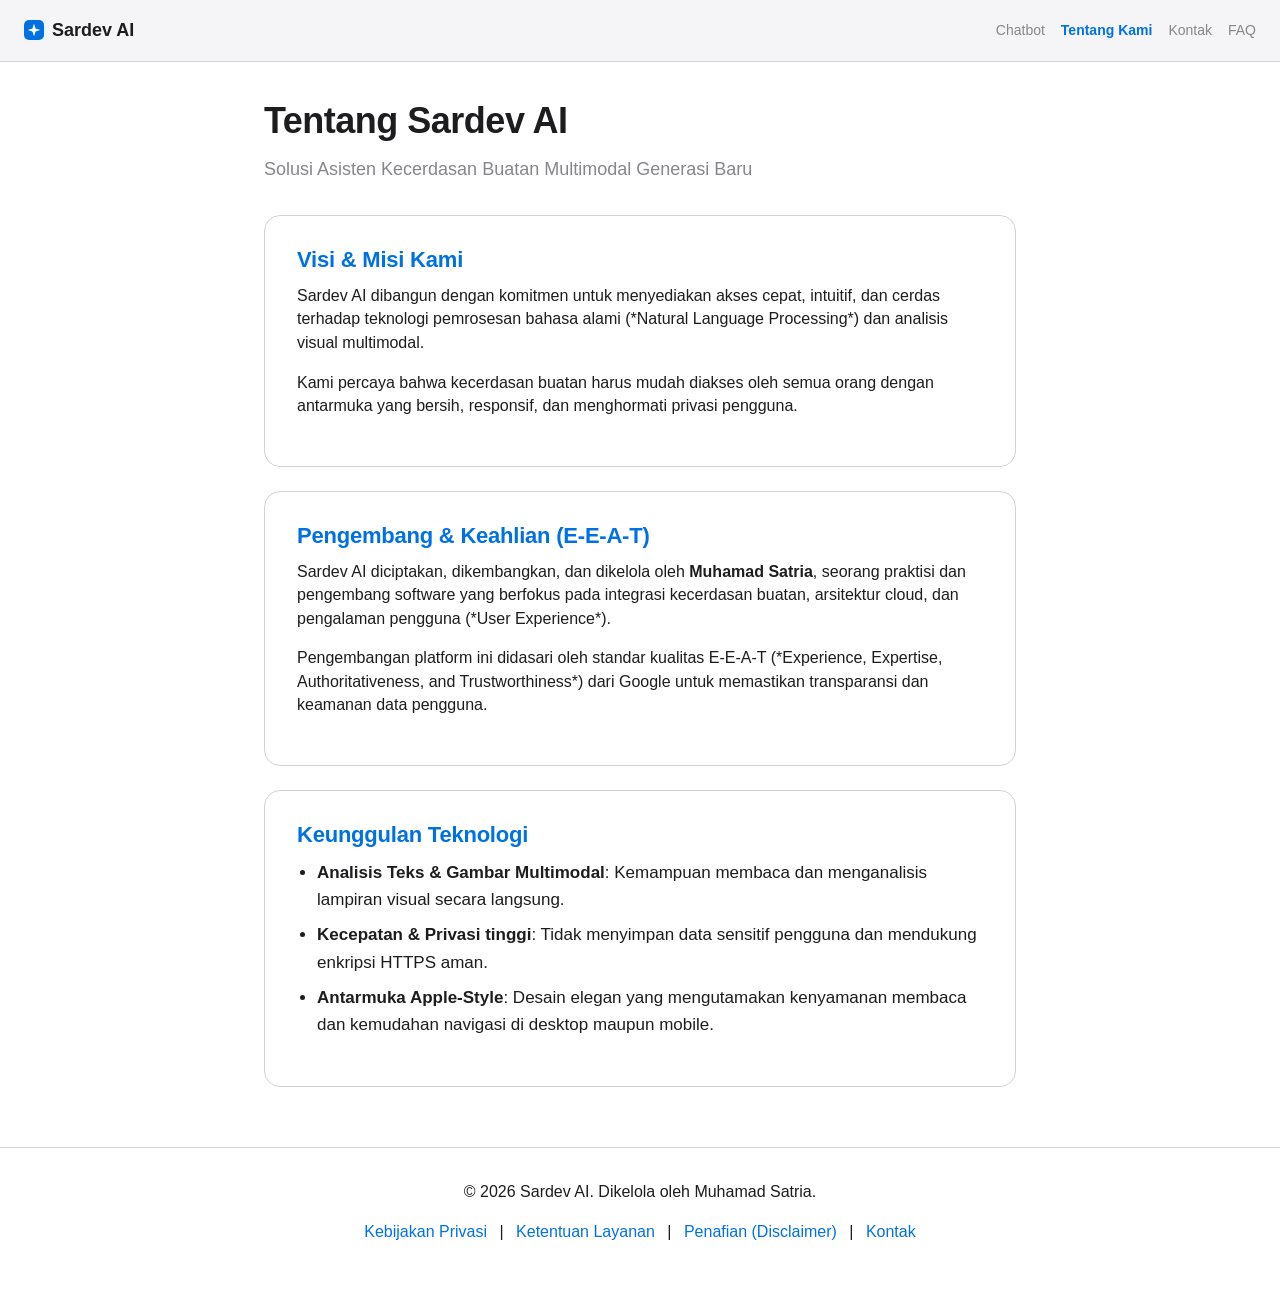
==== about.html @ 9a8006ac "Add files via upload" ====
<!DOCTYPE html>
<html lang="id" data-theme="light">
<head>
  <meta charset="UTF-8">
  <meta name="viewport" content="width=device-width, initial-scale=1.0">
  <title>Tentang Kami - Sardev AI Chatbot</title>
  <meta name="description" content="Pelajari tentang Sardev AI Chatbot, pengembang Muhamad Satria, visi kecerdasan buatan multimodal, dan komitmen kualitas E-E-A-T kami.">
  <link rel="canonical" href="https://ai-sardev.github.io/about.html">
  <link rel="icon" type="image/svg+xml" href="favicon.svg">
  <link rel="stylesheet" href="token.css">
  <style>
    :root, html[data-theme="light"] {
      --bg-app: #ffffff; --panel-bg: #f5f5f7; --text-main: #1d1d1f; --text-sub: #86868b;
      --accent-blue: #0071e3; --border-color: #d2d2d7; --card-bg: #ffffff;
    }
    html[data-theme="dark"] {
      --bg-app: #000000; --panel-bg: #1c1c1e; --text-main: #f5f5f7; --text-sub: #98989d;
      --accent-blue: #2997ff; --border-color: #38383a; --card-bg: #1c1c1e;
    }
    * { box-sizing: border-box; margin: 0; padding: 0; }
    body {
      background: var(--bg-app); color: var(--text-main);
      font-family: -apple-system, BlinkMacSystemFont, "SF Pro Display", "SF Pro Text", sans-serif;
      line-height: 1.6; padding: 0; margin: 0;
    }
    header {
      padding: 16px 24px; background: var(--panel-bg); border-bottom: 1px solid var(--border-color);
      display: flex; justify-content: space-between; align-items: center; position: sticky; top: 0; z-index: 100;
    }
    .logo { font-size: 18px; font-weight: 700; color: var(--text-main); text-decoration: none; display: flex; align-items: center; gap: 8px; }
    .nav-links { display: flex; gap: 16px; align-items: center; }
    .nav-links a { color: var(--text-sub); text-decoration: none; font-size: 14px; transition: color 0.2s; }
    .nav-links a:hover { color: var(--accent-blue); }
    .container { max-width: 800px; margin: 40px auto; padding: 0 24px; }
    h1 { font-size: 36px; font-weight: 700; margin-bottom: 16px; letter-spacing: -0.5px; }
    .subtitle { font-size: 18px; color: var(--text-sub); margin-bottom: 32px; }
    .card { background: var(--card-bg); border: 1px solid var(--border-color); border-radius: 16px; padding: 32px; margin-bottom: 24px; }
    h2 { font-size: 22px; font-weight: 600; margin-bottom: 12px; color: var(--accent-blue); }
    p { margin-bottom: 16px; color: var(--text-main); font-size: 16px; }
    ul { margin-left: 20px; margin-bottom: 16px; color: var(--text-main); }
    li { margin-bottom: 8px; }
    footer { text-align: center; padding: 32px 24px; border-top: 1px solid var(--border-color); color: var(--text-sub); font-size: 13px; margin-top: 60px; }
    footer a { color: var(--accent-blue); text-decoration: none; margin: 0 8px; }
  </style>
</head>
<body>
  <header>
    <a href="index.html" class="logo">
      <svg width="20" height="20" viewBox="0 0 32 32"><rect width="32" height="32" rx="8" fill="#0071E3"/><path d="M16 6L18.5 13.5L26 16L18.5 18.5L16 26L13.5 18.5L6 16L13.5 13.5Z" fill="#FFF"/></svg>
      Sardev AI
    </a>
    <nav class="nav-links">
      <a href="index.html">Chatbot</a>
      <a href="about.html" style="color:var(--accent-blue); font-weight:600;">Tentang Kami</a>
      <a href="contact.html">Kontak</a>
      <a href="faq.html">FAQ</a>
    </nav>
  </header>

  <main class="container">
    <h1>Tentang Sardev AI</h1>
    <p class="subtitle">Solusi Asisten Kecerdasan Buatan Multimodal Generasi Baru</p>

    <div class="card">
      <h2>Visi & Misi Kami</h2>
      <p>Sardev AI dibangun dengan komitmen untuk menyediakan akses cepat, intuitif, dan cerdas terhadap teknologi pemrosesan bahasa alami (*Natural Language Processing*) dan analisis visual multimodal.</p>
      <p>Kami percaya bahwa kecerdasan buatan harus mudah diakses oleh semua orang dengan antarmuka yang bersih, responsif, dan menghormati privasi pengguna.</p>
    </div>

    <div class="card">
      <h2>Pengembang & Keahlian (E-E-A-T)</h2>
      <p>Sardev AI diciptakan, dikembangkan, dan dikelola oleh <strong>Muhamad Satria</strong>, seorang praktisi dan pengembang software yang berfokus pada integrasi kecerdasan buatan, arsitektur cloud, dan pengalaman pengguna (*User Experience*).</p>
      <p>Pengembangan platform ini didasari oleh standar kualitas E-E-A-T (*Experience, Expertise, Authoritativeness, and Trustworthiness*) dari Google untuk memastikan transparansi dan keamanan data pengguna.</p>
    </div>

    <div class="card">
      <h2>Keunggulan Teknologi</h2>
      <ul>
        <li><strong>Analisis Teks & Gambar Multimodal</strong>: Kemampuan membaca dan menganalisis lampiran visual secara langsung.</li>
        <li><strong>Kecepatan & Privasi tinggi</strong>: Tidak menyimpan data sensitif pengguna dan mendukung enkripsi HTTPS aman.</li>
        <li><strong>Antarmuka Apple-Style</strong>: Desain elegan yang mengutamakan kenyamanan membaca dan kemudahan navigasi di desktop maupun mobile.</li>
      </ul>
    </div>
  </main>

  <footer>
    <p>&copy; 2026 Sardev AI. Dikelola oleh Muhamad Satria.</p>
    <p style="margin-top:8px;">
      <a href="privacy.html">Kebijakan Privasi</a> |
      <a href="terms.html">Ketentuan Layanan</a> |
      <a href="disclaimer.html">Penafian (Disclaimer)</a> |
      <a href="contact.html">Kontak</a>
    </p>
  </footer>
</body>
</html>
---- token.css ----
/* ==========================================================================
   TOKENS.CSS
   Design tokens acuan gaya ala apple.com
   Taruh file ini di root project, import PALING ATAS sebelum CSS lainnya.
   Semua nilai visual (font, warna, radius, spacing) di seluruh website
   HARUS memakai variable di file ini — jangan tulis nilai hardcode baru.
   ========================================================================== */

:root {

    /* --------------------------------------------------------------------
     1. FONT FAMILY
     -------------------------------------------------------------------- */
    --font-main: -apple-system, BlinkMacSystemFont, "SF Pro Display",
        "SF Pro Text", "Helvetica Neue", Helvetica, Arial, sans-serif;
    --font-mono: "SF Mono", ui-monospace, "Cascadia Code", "Roboto Mono",
        Menlo, Consolas, monospace;

    /* --------------------------------------------------------------------
     2. FONT SIZE SCALE
     -------------------------------------------------------------------- */
    --fs-hero: 80px;
    /* headline paling besar di hero section */
    --fs-h1: 56px;
    /* judul halaman */
    --fs-h2: 40px;
    /* judul section */
    --fs-h3: 28px;
    /* sub judul */
    --fs-h4: 21px;
    /* judul kartu / fitur */
    --fs-body-lg: 19px;
    /* lead paragraph / intro */
    --fs-body: 17px;
    /* body text default (standar apple.com) */
    --fs-caption: 14px;
    /* keterangan gambar, label kecil */
    --fs-legal: 12px;
    /* footnote, syarat & ketentuan */

    /* Versi responsive (mobile-safe) pakai clamp() — opsional dipakai
     langsung di elemen h1/h2/hero kalau mau auto-scale */
    --fs-hero-fluid: clamp(40px, 7vw, 80px);
    --fs-h1-fluid: clamp(32px, 5.5vw, 56px);
    --fs-h2-fluid: clamp(28px, 4vw, 40px);

    /* --------------------------------------------------------------------
     3. FONT WEIGHT
     -------------------------------------------------------------------- */
    --fw-regular: 400;
    --fw-medium: 500;
    --fw-semibold: 600;
    /* dipakai hampir semua heading apple.com */
    --fw-bold: 700;

    /* --------------------------------------------------------------------
     4. LINE HEIGHT
     -------------------------------------------------------------------- */
    --lh-hero: 1.05;
    --lh-h1: 1.07;
    --lh-h2: 1.1;
    --lh-h3: 1.14;
    --lh-h4: 1.19;
    --lh-body-lg: 1.42;
    --lh-body: 1.47;
    /* line-height standar paragraf */
    --lh-caption: 1.4;
    --lh-legal: 1.33;
    --lh-tight: 1.05;
    --lh-normal: 1.5;

    /* --------------------------------------------------------------------
     5. LETTER SPACING (tracking)
     -------------------------------------------------------------------- */
    --ls-hero: -0.015em;
    /* headline besar sedikit dirapatkan */
    --ls-h1: -0.015em;
    --ls-h2: -0.01em;
    --ls-h3: 0em;
    --ls-h4: 0.011em;
    /* teks kecil sedikit direnggangkan */
    --ls-body: 0em;
    --ls-caption: 0em;
    --ls-eyebrow: 0.05em;
    /* label kecil huruf kapital */

    /* --------------------------------------------------------------------
     6. WARNA — Netral / Background
     -------------------------------------------------------------------- */
    --color-bg: #ffffff;
    --color-bg-alt: #f5f5f7;
    /* abu muda, dipakai section & card */
    --color-bg-alt-2: #fbfbfd;
    /* abu lebih terang, variasi section */
    --color-bg-dark: #000000;
    /* section dark mode */
    --color-bg-dark-alt: #1d1d1f;
    /* dark alt, sedikit lebih terang dari hitam */

    /* --------------------------------------------------------------------
     7. WARNA — Teks
     -------------------------------------------------------------------- */
    --color-text: #1d1d1f;
    /* teks utama di atas background terang */
    --color-text-secondary: #86868b;
    /* teks sekunder / deskripsi */
    --color-text-tertiary: #6e6e73;
    /* teks tersier, sedikit lebih gelap dari secondary */
    --color-text-onDark: #f5f5f7;
    /* teks utama di atas background gelap */
    --color-text-onDark-secondary: #a1a1a6;
    /* teks sekunder di atas background gelap */
    --color-text-disabled: #d2d2d7;

    /* --------------------------------------------------------------------
     8. WARNA — Aksen / Interaktif
     -------------------------------------------------------------------- */
    --color-link: #0071e3;
    /* warna aksen utama: link & tombol */
    --color-link-hover: #0077ed;
    --color-link-active: #006edb;
    --color-link-onDark: #2997ff;
    /* aksen biru versi di atas background gelap */

    /* --------------------------------------------------------------------
     9. WARNA — Status (opsional, dipakai form/notifikasi)
     -------------------------------------------------------------------- */
    --color-success: #00a852;
    --color-warning: #ff9f0a;
    --color-error: #ff3b30;
    --color-info: #0071e3;

    /* --------------------------------------------------------------------
     10. WARNA — Border & Divider
     -------------------------------------------------------------------- */
    --color-border: #d2d2d7;
    --color-border-light: #e8e8ed;
    --color-border-dark: #424245;
    /* border di atas background gelap */
    --color-divider: rgba(0, 0, 0, 0.1);
    --color-divider-onDark: rgba(255, 255, 255, 0.15);

    /* --------------------------------------------------------------------
     11. BORDER RADIUS
     -------------------------------------------------------------------- */
    --radius-pill: 980px;
    /* tombol CTA utama, selalu berbentuk pil */
    --radius-card: 18px;
    /* kartu / panel besar */
    --radius-card-sm: 12px;
    /* kartu kecil, elemen UI, input */
    --radius-xs: 6px;
    /* elemen sangat kecil, badge, tag */
    --radius-full: 50%;
    /* avatar / elemen bulat sempurna */

    /* --------------------------------------------------------------------
     12. SPACING SCALE (kelipatan 4px)
     -------------------------------------------------------------------- */
    --space-1: 4px;
    --space-2: 8px;
    --space-3: 12px;
    --space-4: 16px;
    --space-5: 20px;
    --space-6: 24px;
    --space-8: 32px;
    --space-10: 40px;
    --space-12: 48px;
    --space-16: 64px;
    --space-20: 80px;
    --space-24: 96px;
    /* padding vertikal antar section besar */

    /* --------------------------------------------------------------------
     13. LAYOUT / CONTAINER
     -------------------------------------------------------------------- */
    --max-width: 1200px;
    /* lebar maksimal konten utama */
    --max-width-narrow: 980px;
    /* lebar maksimal konten teks/artikel */
    --container-padding: 22px;
    /* padding kiri-kanan container di mobile/desktop */
    --section-padding-y: 96px;
    /* padding atas-bawah section besar */
    --section-padding-y-sm: 64px;
    /* padding atas-bawah section lebih kecil */

    /* --------------------------------------------------------------------
     14. SHADOW (dipakai secukupnya, apple minim shadow)
     -------------------------------------------------------------------- */
    --shadow-sm: 0 1px 2px rgba(0, 0, 0, 0.06);
    --shadow-md: 0 4px 16px rgba(0, 0, 0, 0.08);
    --shadow-lg: 0 8px 30px rgba(0, 0, 0, 0.12);
    --shadow-nav: 0 1px 0 rgba(0, 0, 0, 0.08);

    /* --------------------------------------------------------------------
     15. TRANSITION / MOTION
     -------------------------------------------------------------------- */
    --ease-standard: cubic-bezier(0.28, 0.11, 0.32, 1);
    /* easing khas apple */
    --duration-fast: 0.2s;
    --duration-normal: 0.4s;
    --duration-slow: 0.6s;

    /* --------------------------------------------------------------------
     16. Z-INDEX SCALE
     -------------------------------------------------------------------- */
    --z-nav: 1000;
    --z-modal: 2000;
    --z-toast: 3000;

    /* --------------------------------------------------------------------
     17. BREAKPOINTS (referensi, dipakai di media query manual)
     640px  = mobile besar / small tablet
     834px  = tablet (iPad portrait)
     1068px = desktop kecil (nav Apple berubah di sini)
     1441px = desktop besar
     -------------------------------------------------------------------- */
}

/* ==========================================================================
   DARK MODE (opsional) — otomatis ikut preferensi sistem pengguna
   Override token warna saat prefers-color-scheme: dark
   ========================================================================== */
@media (prefers-color-scheme: dark) {
    :root {
        --color-bg: #000000;
        --color-bg-alt: #1d1d1f;
        --color-bg-alt-2: #161617;
        --color-text: #f5f5f7;
        --color-text-secondary: #a1a1a6;
        --color-text-tertiary: #86868b;
        --color-border: #424245;
        --color-border-light: #3a3a3c;
        --color-link: #2997ff;
        --color-link-hover: #47a5ff;
    }
}

/* ==========================================================================
   BASE RESET & GLOBAL STYLE
   Terapkan token di atas ke elemen dasar HTML
   ========================================================================== */

*,
*::before,
*::after {
    box-sizing: border-box;
}

html {
    scroll-behavior: smooth;
}

body {
    margin: 0;
    font-family: var(--font-main);
    font-size: var(--fs-body);
    font-weight: var(--fw-regular);
    line-height: var(--lh-body);
    letter-spacing: var(--ls-body);
    color: var(--color-text);
    background: var(--color-bg);
    -webkit-font-smoothing: antialiased;
    -moz-osx-font-smoothing: grayscale;
    text-rendering: optimizeLegibility;
}

/* --------------------------------------------------------------------
   Typography elements
   -------------------------------------------------------------------- */
h1,
h2,
h3,
h4,
h5,
h6 {
    margin: 0 0 var(--space-3);
    font-weight: var(--fw-semibold);
    color: var(--color-text);
}

h1 {
    font-size: var(--fs-h1);
    line-height: var(--lh-h1);
    letter-spacing: var(--ls-h1);
}

h2 {
    font-size: var(--fs-h2);
    line-height: var(--lh-h2);
    letter-spacing: var(--ls-h2);
}

h3 {
    font-size: var(--fs-h3);
    line-height: var(--lh-h3);
    letter-spacing: var(--ls-h3);
}

h4 {
    font-size: var(--fs-h4);
    line-height: var(--lh-h4);
    letter-spacing: var(--ls-h4);
}

.text-hero {
    font-size: var(--fs-hero-fluid);
    font-weight: var(--fw-semibold);
    line-height: var(--lh-hero);
    letter-spacing: var(--ls-hero);
    margin: 0 0 var(--space-4);
}

p {
    margin: 0 0 var(--space-4);
    font-size: var(--fs-body);
    line-height: var(--lh-body);
    color: var(--color-text);
}

.text-body-lg {
    font-size: var(--fs-body-lg);
    line-height: var(--lh-body-lg);
}

.text-secondary {
    color: var(--color-text-secondary);
}

.text-caption {
    font-size: var(--fs-caption);
    line-height: var(--lh-caption);
    color: var(--color-text-secondary);
}

.text-legal {
    font-size: var(--fs-legal);
    line-height: var(--lh-legal);
    color: var(--color-text-secondary);
}

.text-eyebrow {
    font-size: var(--fs-caption);
    font-weight: var(--fw-semibold);
    letter-spacing: var(--ls-eyebrow);
    text-transform: uppercase;
    color: var(--color-link);
}

code,
pre,
kbd {
    font-family: var(--font-mono);
}

a {
    color: var(--color-link);
    text-decoration: none;
    transition: color var(--duration-fast) var(--ease-standard);
}

a:hover {
    color: var(--color-link-hover);
}

/* --------------------------------------------------------------------
   Layout / Container
   -------------------------------------------------------------------- */
.container {
    max-width: var(--max-width);
    margin: 0 auto;
    padding: 0 var(--container-padding);
}

.container-narrow {
    max-width: var(--max-width-narrow);
    margin: 0 auto;
    padding: 0 var(--container-padding);
}

.section {
    padding: var(--section-padding-y) 0;
}

.section-sm {
    padding: var(--section-padding-y-sm) 0;
}

.section-alt {
    background: var(--color-bg-alt);
}

.section-dark {
    background: var(--color-bg-dark);
    color: var(--color-text-onDark);
}

.section-dark h1,
.section-dark h2,
.section-dark h3,
.section-dark h4 {
    color: var(--color-text-onDark);
}

.section-dark p,
.section-dark .text-secondary {
    color: var(--color-text-onDark-secondary);
}

.section-dark a {
    color: var(--color-link-onDark);
}

/* --------------------------------------------------------------------
   Buttons
   -------------------------------------------------------------------- */
.btn {
    display: inline-flex;
    align-items: center;
    justify-content: center;
    padding: 12px 22px;
    border-radius: var(--radius-pill);
    font-family: var(--font-main);
    font-size: var(--fs-body);
    font-weight: var(--fw-regular);
    text-decoration: none;
    cursor: pointer;
    border: 1px solid transparent;
    transition: background var(--duration-fast) var(--ease-standard),
        color var(--duration-fast) var(--ease-standard),
        border-color var(--duration-fast) var(--ease-standard);
}

.btn-sm {
    padding: 8px 16px;
    font-size: var(--fs-caption);
}

.btn-lg {
    padding: 16px 28px;
    font-size: var(--fs-body-lg);
}

.btn-primary {
    background: var(--color-link);
    color: #ffffff;
}

.btn-primary:hover {
    background: var(--color-link-hover);
    color: #ffffff;
}

.btn-primary:active {
    background: var(--color-link-active);
}

.btn-secondary {
    background: transparent;
    color: var(--color-link);
    border-color: var(--color-link);
}

.btn-secondary:hover {
    background: rgba(0, 113, 227, 0.06);
}

.btn-link {
    display: inline-block;
    background: none;
    padding: 0;
    color: var(--color-link);
    font-size: var(--fs-body);
}

.btn-link::after {
    content: " \203A";
    /* › */
}

.btn-link:hover {
    text-decoration: underline;
}

/* --------------------------------------------------------------------
   Cards
   -------------------------------------------------------------------- */
.card {
    background: var(--color-bg-alt);
    border-radius: var(--radius-card);
    padding: var(--space-8);
}

.card-sm {
    border-radius: var(--radius-card-sm);
    padding: var(--space-6);
}

.card-grid {
    display: grid;
    grid-template-columns: repeat(auto-fit, minmax(260px, 1fr));
    gap: var(--space-5);
}

/* --------------------------------------------------------------------
   Navigation
   -------------------------------------------------------------------- */
.nav {
    position: sticky;
    top: 0;
    z-index: var(--z-nav);
    height: 52px;
    display: flex;
    align-items: center;
    justify-content: space-between;
    padding: 0 var(--container-padding);
    background: rgba(255, 255, 255, 0.8);
    backdrop-filter: blur(20px);
    -webkit-backdrop-filter: blur(20px);
    box-shadow: var(--shadow-nav);
}

.nav a {
    color: var(--color-text);
    font-size: var(--fs-caption);
}

/* --------------------------------------------------------------------
   Divider
   -------------------------------------------------------------------- */
.divider {
    border: none;
    border-top: 1px solid var(--color-border);
    margin: var(--space-8) 0;
}

/* --------------------------------------------------------------------
   Form elements (opsional, biar konsisten kalau ada form)
   -------------------------------------------------------------------- */
input,
textarea,
select {
    font-family: var(--font-main);
    font-size: var(--fs-body);
    color: var(--color-text);
    background: var(--color-bg);
    border: 1px solid var(--color-border);
    border-radius: var(--radius-card-sm);
    padding: var(--space-3) var(--space-4);
    transition: border-color var(--duration-fast) var(--ease-standard);
}

input:focus,
textarea:focus,
select:focus {
    outline: none;
    border-color: var(--color-link);
    box-shadow: 0 0 0 3px rgba(0, 113, 227, 0.15);
}

/* --------------------------------------------------------------------
   Responsive: mobile adjustments
   -------------------------------------------------------------------- */
@media (max-width: 734px) {
    :root {
        --fs-hero: 44px;
        --fs-h1: 34px;
        --fs-h2: 28px;
        --fs-h3: 22px;
        --section-padding-y: 56px;
        --section-padding-y-sm: 40px;
        --container-padding: 18px;
    }
}
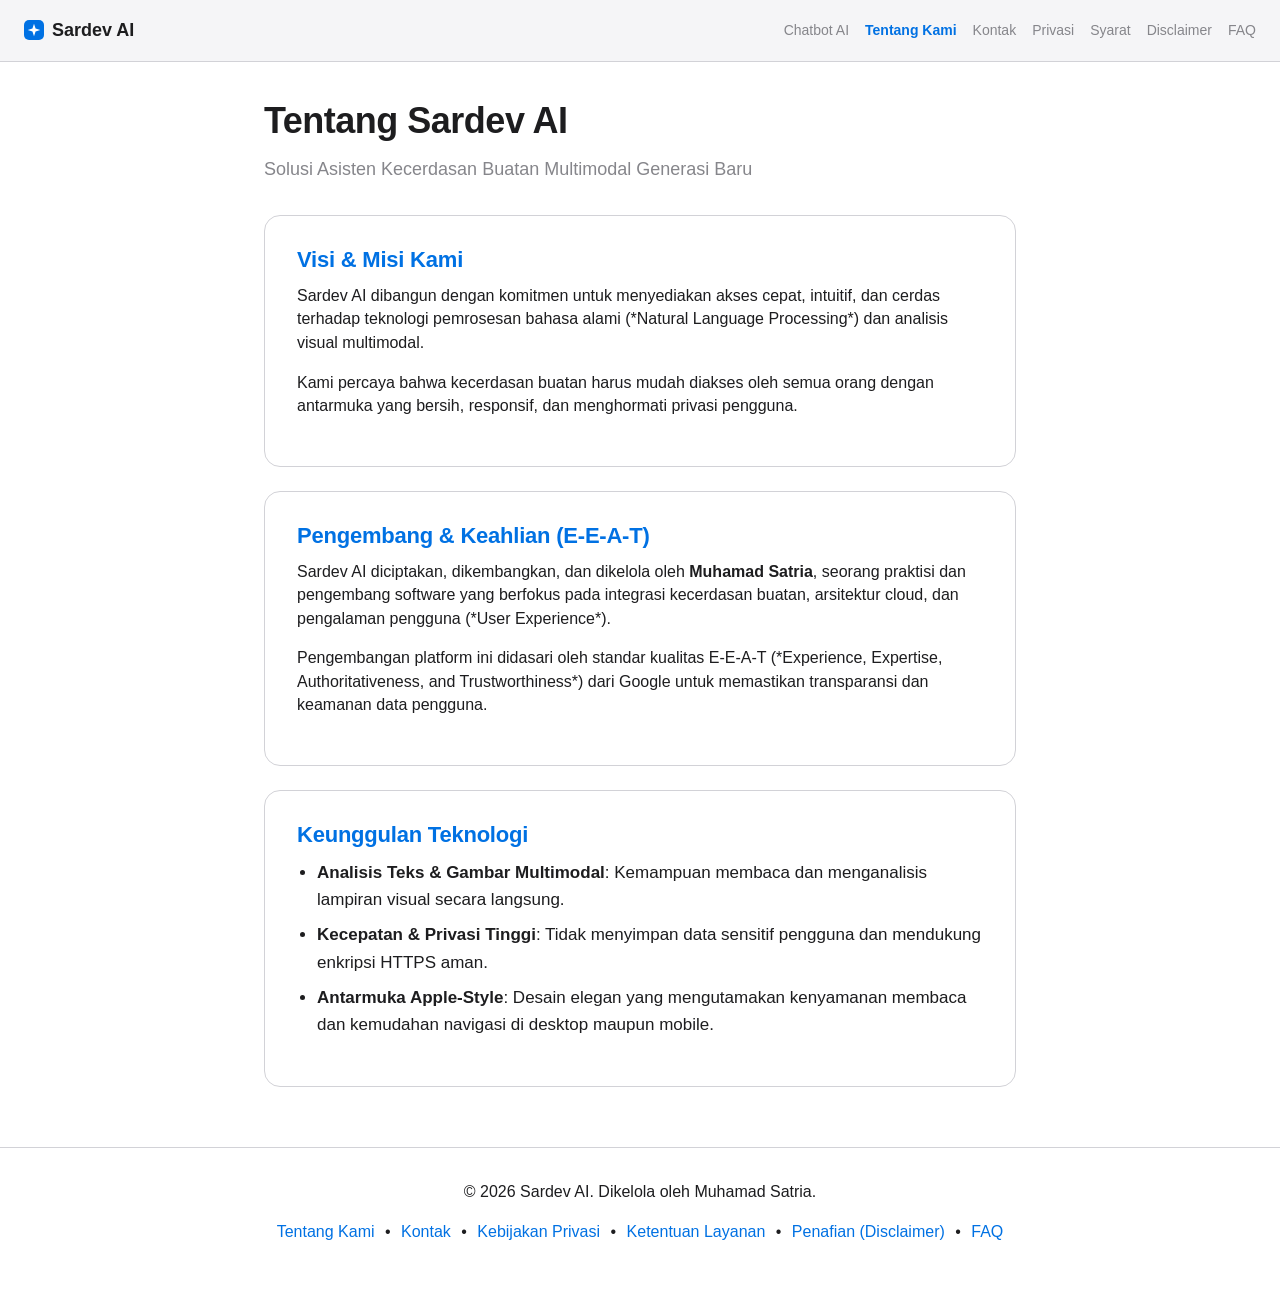
==== commit b821b39b: "Add files via upload" ====
--- a/about.html
+++ b/about.html
@@ -40,7 +40,7 @@
     ul { margin-left: 20px; margin-bottom: 16px; color: var(--text-main); }
     li { margin-bottom: 8px; }
     footer { text-align: center; padding: 32px 24px; border-top: 1px solid var(--border-color); color: var(--text-sub); font-size: 13px; margin-top: 60px; }
-    footer a { color: var(--accent-blue); text-decoration: none; margin: 0 8px; }
+    footer a { color: var(--accent-blue); text-decoration: none; margin: 0 6px; }
   </style>
 </head>
 <body>
@@ -50,9 +50,12 @@
       Sardev AI
     </a>
     <nav class="nav-links">
-      <a href="index.html">Chatbot</a>
+      <a href="index.html">Chatbot AI</a>
       <a href="about.html" style="color:var(--accent-blue); font-weight:600;">Tentang Kami</a>
       <a href="contact.html">Kontak</a>
+      <a href="privacy.html">Privasi</a>
+      <a href="terms.html">Syarat</a>
+      <a href="disclaimer.html">Disclaimer</a>
       <a href="faq.html">FAQ</a>
     </nav>
   </header>
@@ -77,7 +80,7 @@
       <h2>Keunggulan Teknologi</h2>
       <ul>
         <li><strong>Analisis Teks & Gambar Multimodal</strong>: Kemampuan membaca dan menganalisis lampiran visual secara langsung.</li>
-        <li><strong>Kecepatan & Privasi tinggi</strong>: Tidak menyimpan data sensitif pengguna dan mendukung enkripsi HTTPS aman.</li>
+        <li><strong>Kecepatan & Privasi Tinggi</strong>: Tidak menyimpan data sensitif pengguna dan mendukung enkripsi HTTPS aman.</li>
         <li><strong>Antarmuka Apple-Style</strong>: Desain elegan yang mengutamakan kenyamanan membaca dan kemudahan navigasi di desktop maupun mobile.</li>
       </ul>
     </div>
@@ -86,10 +89,12 @@
   <footer>
     <p>&copy; 2026 Sardev AI. Dikelola oleh Muhamad Satria.</p>
     <p style="margin-top:8px;">
-      <a href="privacy.html">Kebijakan Privasi</a> |
-      <a href="terms.html">Ketentuan Layanan</a> |
-      <a href="disclaimer.html">Penafian (Disclaimer)</a> |
-      <a href="contact.html">Kontak</a>
+      <a href="about.html">Tentang Kami</a> •
+      <a href="contact.html">Kontak</a> •
+      <a href="privacy.html">Kebijakan Privasi</a> •
+      <a href="terms.html">Ketentuan Layanan</a> •
+      <a href="disclaimer.html">Penafian (Disclaimer)</a> •
+      <a href="faq.html">FAQ</a>
     </p>
   </footer>
 </body>
